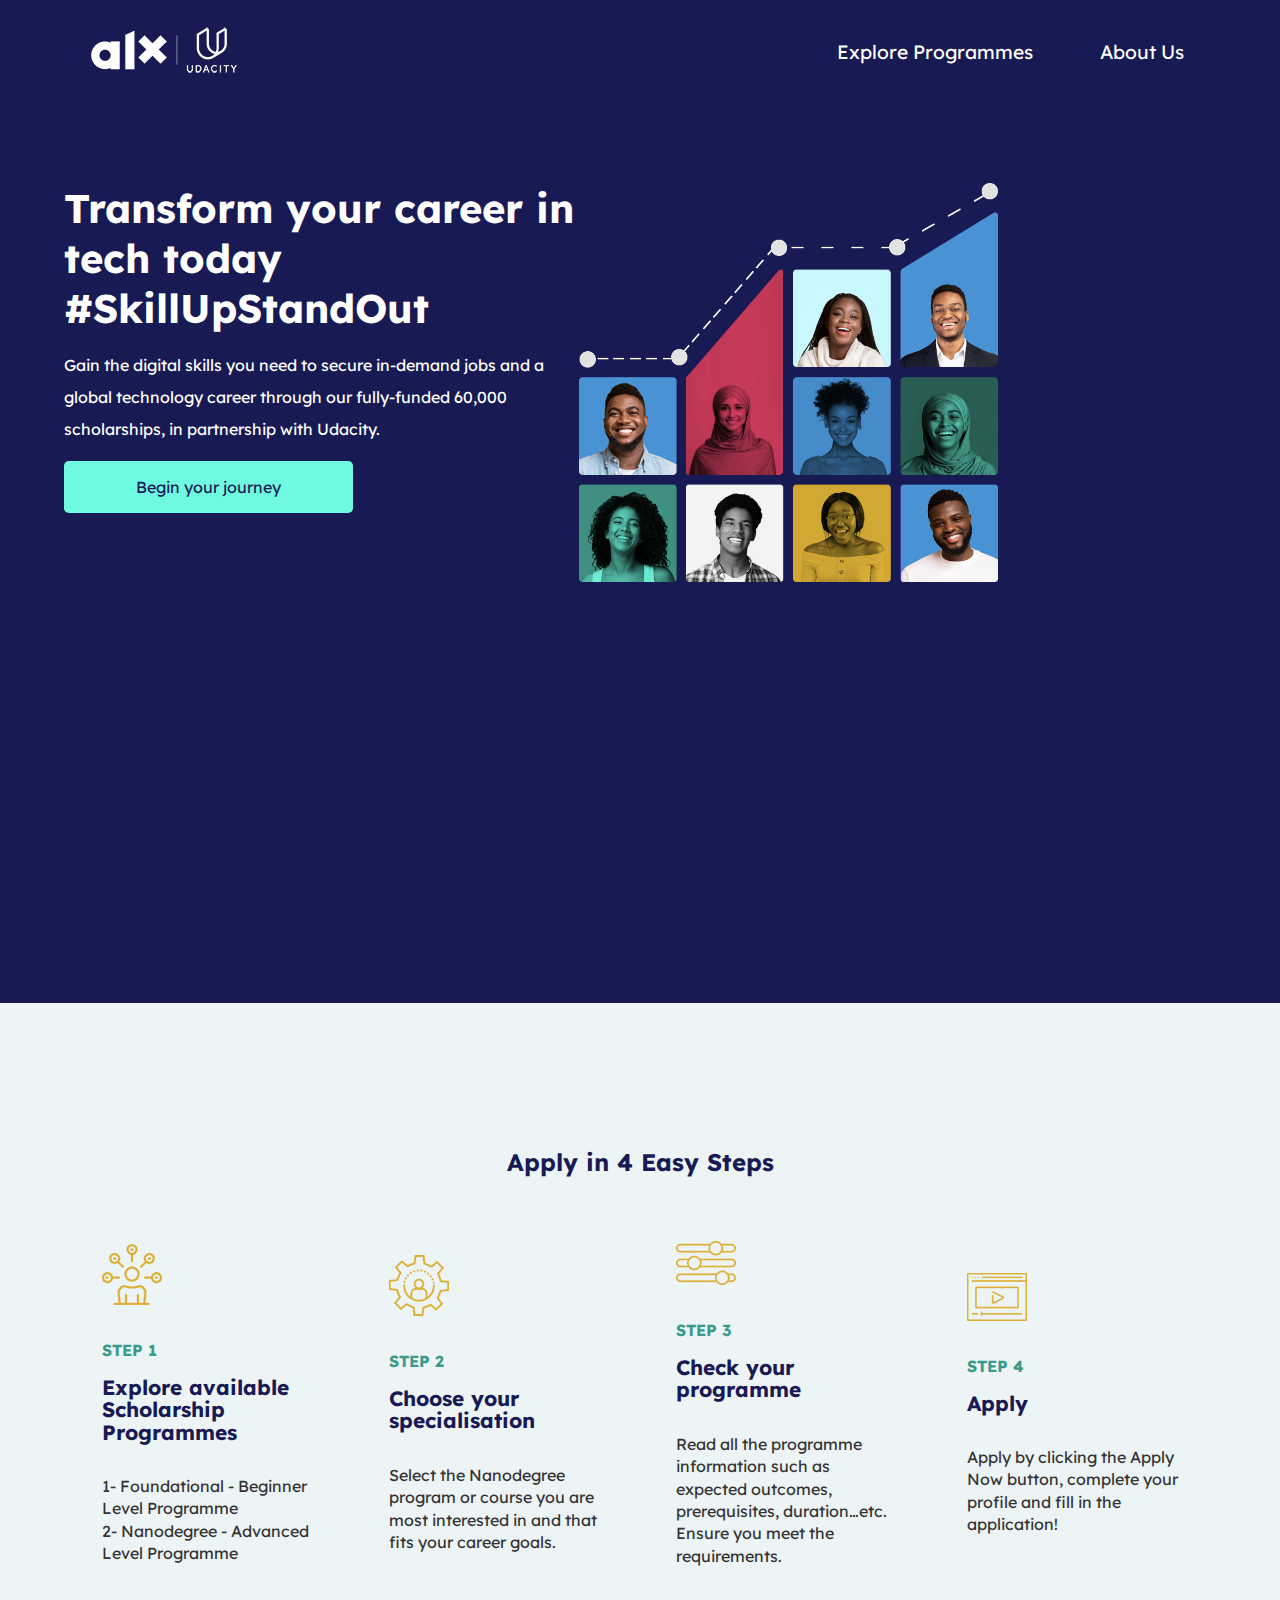
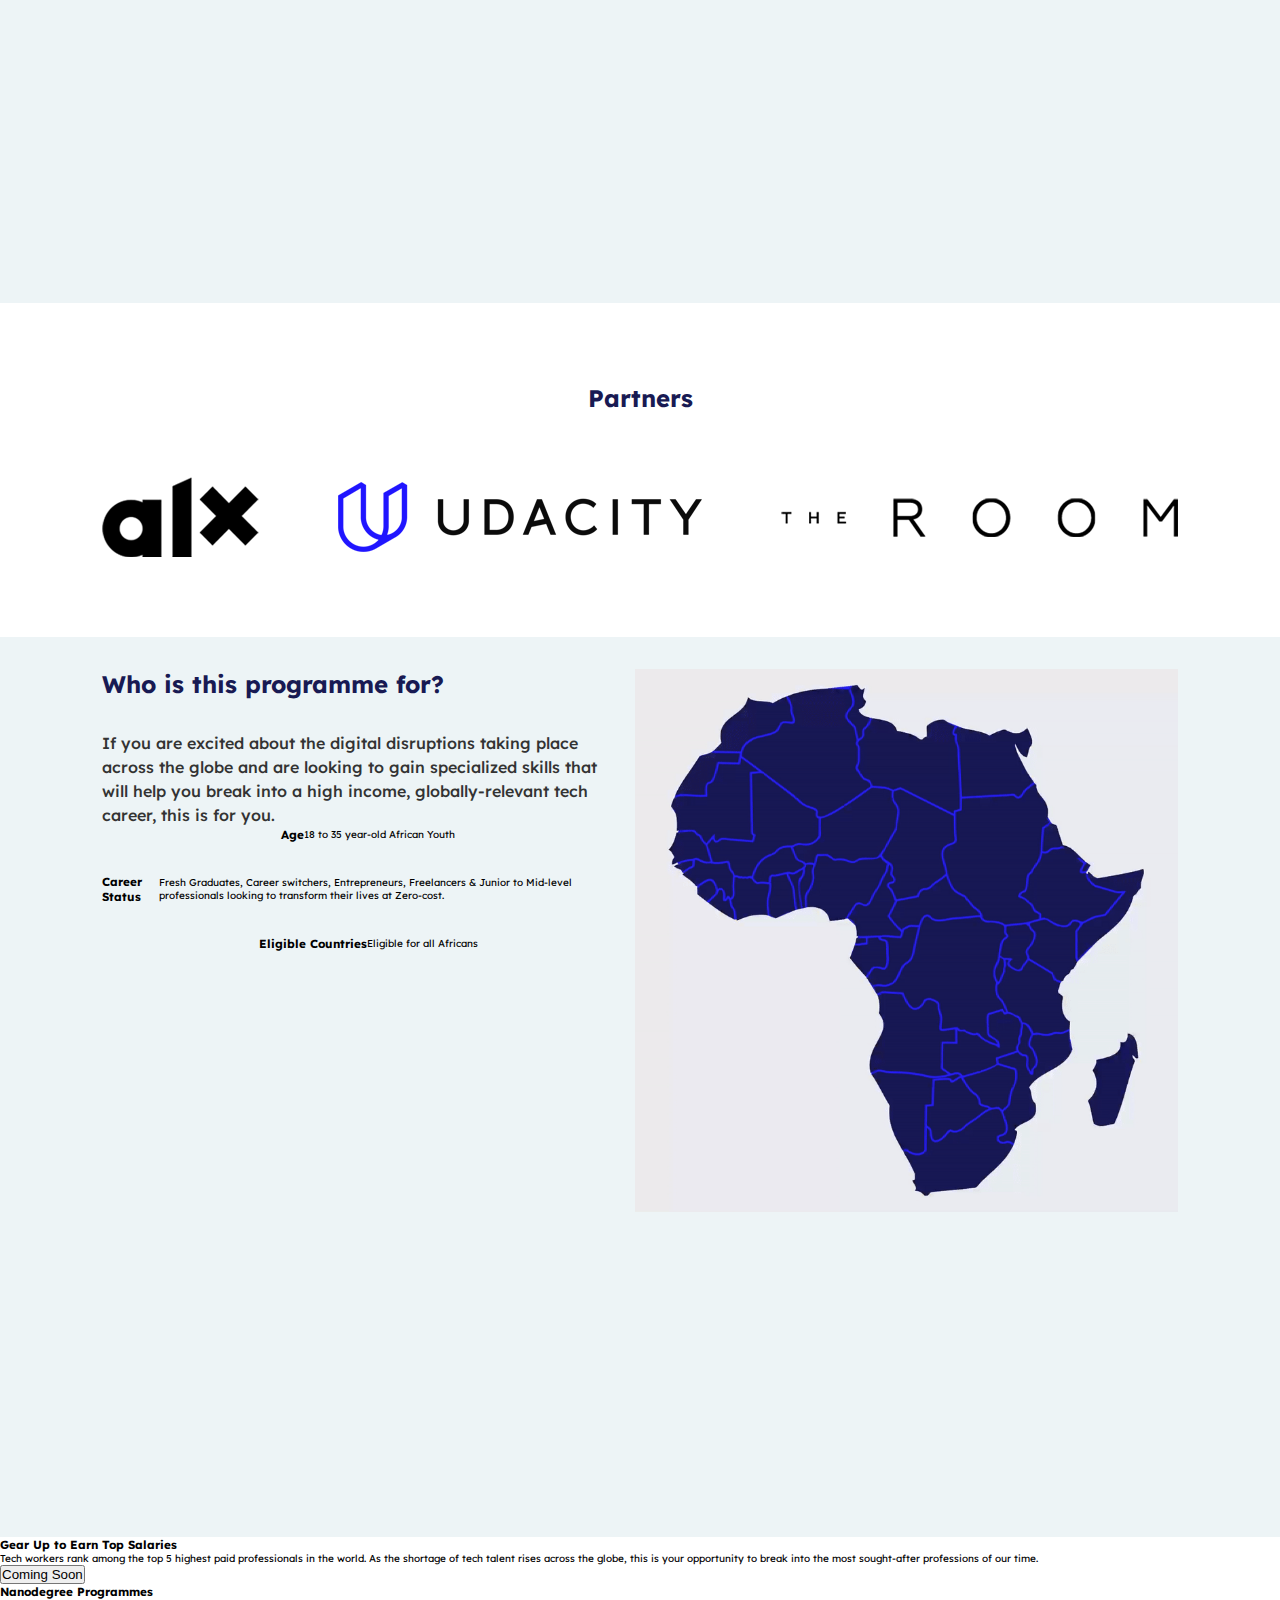
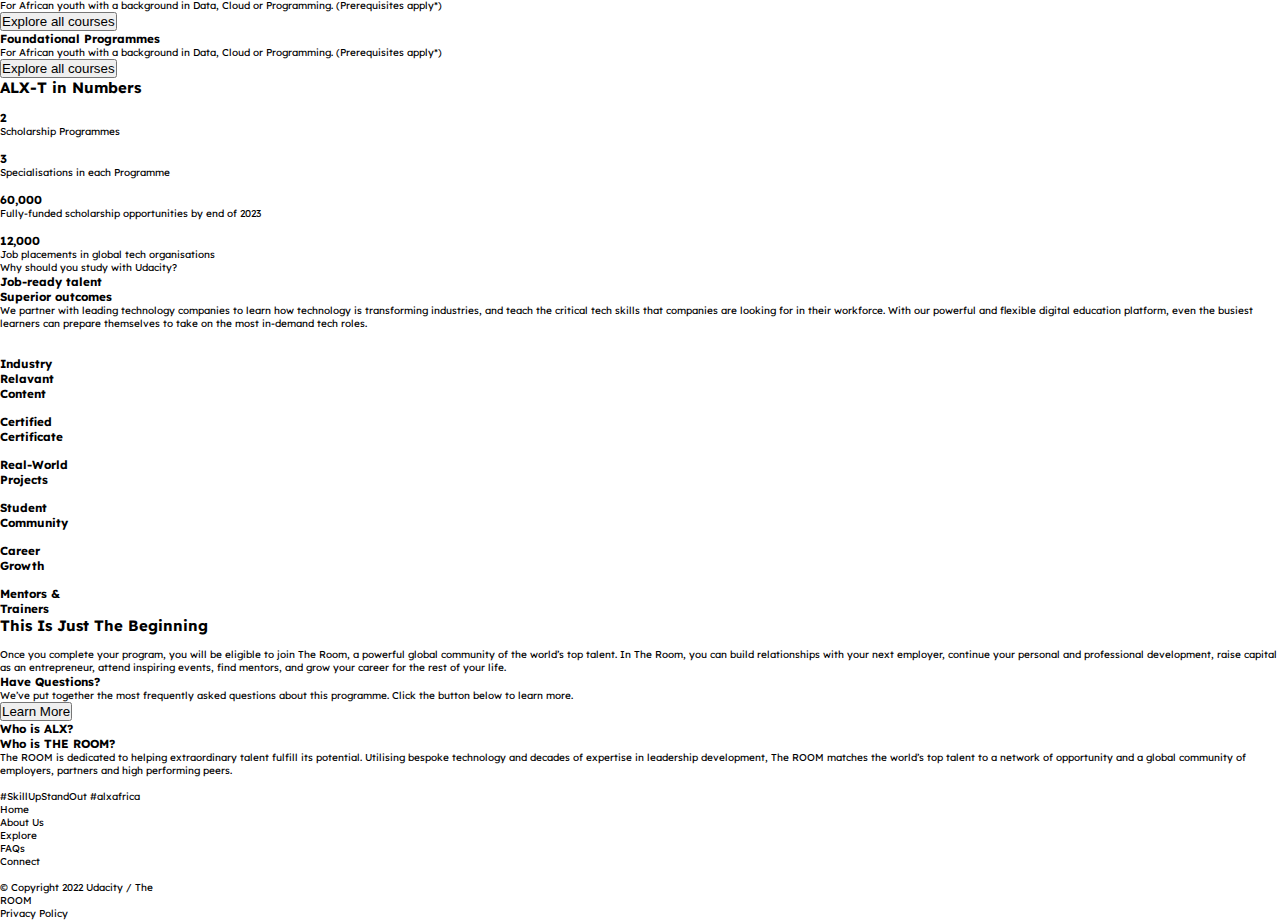
==== index.html @ 505c400e "add files" ====
<!DOCTYPE html>
<html lang="en">

<head>
    <meta charset="UTF-8" />
    <meta http-equiv="X-UA-Compatible" content="IE=edge" />
    <meta name="viewport" content="width=device-width, initial-scale=1.0" />
    <link rel="stylesheet" href="./styles.css" />
    <title>Home - ALX</title>
</head>

<body>
    <!-- Header Section -->
    <header class="section-header">
        <div class="container">
            <nav>
                <a href="index.html"><img src="./images/alx-logo-white-1.png" class="logo" alt="logo" /></a>
                <ul class="links">
                    <li><a href="programmes.html">Explore Programmes</a></li>
                    <li><a href="#">About Us</a></li>
                </ul>
            </nav>
        </div>

    </header>
    <!-- Hero Section -->
    <main class="section-hero">
        <div class="container grid-container">
            <div class="hero-text-box">
                <h2 class="hero-title">Transform your career in tech today #SkillUpStandOut</h2>
                <p class="hero-description">Gain the digital skills you need to secure in-demand jobs and a global technology career through our fully-funded 60,000 scholarships, in partnership with Udacity.
                </p>
                <a href="#" class="btn">Begin your journey</a>
            </div>
            <div class="img-wrapper">
                <img src="images/home-hero-people-graph.png" class="hero-img" alt="home hero">
                <!-- <img src="images/alx-beginning-1.jpg" class="heroo-img" alt="home hero"> -->
            </div>
        </div>
    </main>
    <!-- Apply Section -->
    <section class="section-apply">
        <h2 class="apply-text">Apply in 4 Easy Steps</h2>
        <div class="apply-boxes">
            <div class="box">
                <img src="images/step-1.png" class="box-img" alt="step one">
                <p class="step">Step 1</p>
                <h3 class="step-title">Explore available <br> Scholarship <br> Programmes</h3>
                <p class="step-text">1- Foundational - Beginner <br> Level Programme</p>
                <p class="step-text">2- Nanodegree - Advanced <br> Level Programme</p>
            </div>
            <div class="box">
                <img src="images/step-2.png" class="box-img" alt="step two">
                <p class="step">Step 2</p>
                <h3 class="step-title">Choose your <br> specialisation</h3>
                <p class="step-text">Select the Nanodegree <br> program or course you are <br> most interested in and that <br> fits your career goals.</p>
            </div>
            <div class="box">
                <img src="images/step-3.png" class="box-img" alt="step three">
                <p class="step">Step 3</p>
                <h3 class="step-title">Check your <br> programme</h3>
                <p class="step-text">Read all the programme <br> information such as <br> expected outcomes,<br> prerequisites, duration…etc. <br> Ensure you meet the <br> requirements.</p>
            </div>
            <div class="box">
                <img src="images/step-4.png" class="box-img" alt="step four">
                <p class="step">Step 4</p>
                <h3 class="step-title">Apply</h3>
                <p class="step-text"> Apply by clicking the Apply <br> Now button, complete your <br> profile and fill in the <br> application!</p>
            </div>
    </section>
    <!-- Partners Section -->
    <section class="section-partners">
        <h2 class="partners-text">Partners</h2>
        <div class="partners-img">
            <img src="images/alx-logo.png" alt="alx">
            <img src="images/audicity-logo.png" alt="udacity">
            <img src="images/the-room-logo.png" alt="the room">
        </div>
    </section>
    <!-- Program Section -->
    <section class="section-program">
        <div class="program-text">
            <h3 class="program-title">Who is this programme for?</h3>
            <p class="program-texts">If you are excited about the digital disruptions taking place <br> across the globe and are looking to gain specialized skills that <br> will help you break into a high income, globally-relevant tech <br> career, this is for you.</p>
            <div class="status">
                <div class="status-container">
                    <div class="statuses">
                        <img src="" alt="">
                        <h3>Age</h3>
                        <p>18 to 35 year-old African Youth</p>
                    </div>
                    <div class="statuses">
                        <img src="" alt="">
                        <h3>Career Status</h3>
                        <p>Fresh Graduates, Career switchers, Entrepreneurs, Freelancers & Junior to Mid-level professionals looking to transform their lives at Zero-cost.</p>
                    </div>
                    <div class="statuses">
                        <img src="" alt="">
                        <h3>Eligible Countries</h3>
                        <p>Eligible for all Africans</p>
                    </div>
                </div>
            </div>
        </div>
        <div class="program-image">
            <img src="images/Map-with-bg.gif" class="pro-img" alt="map">
        </div>
    </section>
    <!-- Salary Section -->
    <div class="section-salary">
        <h3>Gear Up to Earn Top Salaries</h3>
        <p>Tech workers rank among the top 5 highest paid professionals in the world. As the shortage of tech talent rises across the globe, this is your opportunity to break into the most sought-after professions of our time.</p>
    </div>
    <div class="section-programmes">
        <div class="program-box">
            <div class="nano-program">
                <button>Coming Soon</button>
                <h3>Nanodegree Programmes</h3>
                <p>For African youth with a background in Data, Cloud or Programming. (Prerequisites apply*)</p>
                <button>Explore all courses</button>
            </div>
            <div class="foundational-program">
                <h3>Foundational Programmes</h3>
                <p>For African youth with a background in Data, Cloud or Programming. (Prerequisites apply*)</p>
                <button>Explore all courses</button>
            </div>
        </div>
    </div>
    <!-- ALX Section -->
    <section class="section-alx">
        <h2>ALX-T in Numbers</h2>
        <div class="alx-container">
            <div class="alx">
                <img src="" alt="">
                <h3>2</h3>
                <p>Scholarship Programmes</p>
            </div>
            <div class="alx">
                <img src="" alt="">
                <h3>3</h3>
                <p>Specialisations in each Programme</p>
            </div>
            <div class="alx">
                <img src="" alt="">
                <h3>60,000</h3>
                <p>Fully-funded scholarship opportunities by end of 2023</p>
            </div>
            <div class="alx">
                <img src="" alt="">
                <h3>12,000</h3>
                <p>Job placements in global tech organisations</p>
            </div>
        </div>
    </section>
    <!-- Study Section -->
    <section class="section-study">
        <div class="study-container">
            <div class="study-text">
                <p>Why should you study with Udacity?</p>
                <h3>Job-ready talent <br>Superior outcomes</h3>
                <p>We partner with leading technology companies to learn how technology is transforming industries, and teach the critical tech skills that companies are looking for in their workforce. With our powerful and flexible digital education platform,
                    even the busiest learners can prepare themselves to take on the most in-demand tech roles.</p>
                <img src="" alt="">
            </div>
            <div class="study-icons">
                <div class="icons">
                    <img src="" alt="">
                    <h3>Industry <br>Relavant <br>Content</h3>
                </div>
                <div class="icons">
                    <img src="" alt="">
                    <h3>Certified <br>Certificate</h3>
                </div>
                <div class="icons">
                    <img src="" alt="">
                    <h3>Real-World <br>Projects</h3>
                </div>
                <div class="icons">
                    <img src="" alt="">
                    <h3>Student <br>Community</h3>
                </div>
                <div class="icons">
                    <img src="" alt="">
                    <h3>Career <br>Growth</h3>
                </div>
                <div class="icons">
                    <img src="" alt="">
                    <h3>Mentors & <br>Trainers</h3>
                </div>
            </div>
        </div>
    </section>
    <!-- Beginning Section -->
    <section class="section-beginning">
        <h2>This Is Just The Beginning</h2>
        <div class="begin-container">
            <div class="begin-image">
                <img src="" alt="">
            </div>
            <div class="begin-text">
                <p>Once you complete your program, you will be eligible to join The Room, a powerful global community of the world’s top talent. In The Room, you can build relationships with your next employer, continue your personal and professional development,
                    raise capital as an entrepreneur, attend inspiring events, find mentors, and grow your career for the rest of your life.</p>
            </div>
        </div>
    </section>
    <!-- Questions Section -->
    <section class="section-questions">
        <h3>Have Questions?</h3>
        <p>We’ve put together the most frequently asked questions about this programme. Click the button below to learn more.</p>
        <button>Learn More</button>
    </section>
    <!-- Meet Section -->
    <section class="section-meet">
        <div class="meet-container">
            <div class="alx-section">
                <h3>Who is ALX?</h3>
                <p></p>
            </div>
            <div class="room-section">
                <h3>Who is THE ROOM?</h3>
                <P>The ROOM is dedicated to helping extraordinary talent fulfill its potential. Utilising bespoke technology and decades of expertise in leadership development, The ROOM matches the world’s top talent to a network of opportunity and a global
                    community of employers, partners and high performing peers.</P>
            </div>
        </div>
    </section>
    <!-- Footer Section -->
    <footer class="section-footer">
        <div class="logo-container">
            <div class="logo">
                <img src="" alt="">
                <p>#SkillUpStandOut #alxafrica</p>
            </div>
        </div>
        <div class="contents-container">
            <div class="contents">
                <p>Home</p>
                <p>About Us</p>
                <p>Explore</p>
                <p>FAQs</p>
            </div>
        </div>
        <div class="social-container">
            <div class="socials">
                <p>Connect</p>
                <div class="social-apps">
                    <img src="" alt="">
                    <img src="" alt="">
                    <img src="" alt="">
                    <img src="" alt="">
                    <img src="" alt="">
                </div>
            </div>
            <p>&copy; Copyright 2022 Udacity / The <br> ROOM <br> Privacy Policy</p>
        </div>
    </footer>
</body>

</html>























<!-- <header class="header-frontpage">
        <div class="orion-container">
            <div class="inner">
                <div class="header-logo">
                    <a href="/"><img src="https://www.alx-t.com/wp-content/uploads/2022/04/alx-logo-white-1.png"></a>
                    <div class="burger-wrap">
                        <div class="burger">
                            <a href="javascript:void(0);" class="menu-toggler">
                                <i class="ti-menu"></i>
                            </a>
                        </div>
                    </div>
                </div>

                <div class="links">
                    <div><a href="/catalog/">Explore Programmes</a></div>
                    <div><a href="/about/">About Us</a></div>
                    <span class="ti-close"></span>
                </div>
            </div>

        </div>
        </div>
    </header> -->
---- styles.css ----
@import url("https://fonts.googleapis.com/css2?family=Archivo:wght@400;500&family=Epilogue:wght@400;500;600;700&family=Inter:wght@400;500;600;700&family=Lexend+Deca:wght@300;400;500;600;700&family=Lobster&family=Merriweather&family=Rubik:wght@400;500;700&display=swap");
:root {
    --primary: #181a53;
    --darkblue: #115266;
    --darkslate: #163648;
    --whitesmoke: #edf4f6;
    --yellow: #f5a31c;
    --secondary: #6ff9e0;
}

* {
    margin: 0;
    padding: 0;
    box-sizing: border-box;
}

body {
    font-size: 62.5%;
    font-family: "Lexend Deca", sans-serif;
}


/* Header Section */

.section-header {
    background-color: var(--primary);
}

.container {
    margin: 0 auto;
    width: 90%;
}

nav {
    display: flex;
    align-items: center;
    justify-content: space-between;
}

.logo {
    /* width: 12rem; */
    cursor: pointer;
}

nav ul li {
    list-style: none;
    display: inline-block;
    margin: 0 2rem;
}

nav ul li a {
    color: #fff;
    font-size: 1.2rem;
}

a {
    text-decoration: none;
}

.container-div {
    display: flex;
    justify-content: space-between;
}


/* Hero Section */

.section-hero {
    background-color: var(--primary);
    padding: 5rem 0;
    height: 100vh;
}

.grid-container {
    display: flex;
    justify-content: space-between;
}

.hero-text-box {
    width: 515px;
}

.hero-title {
    font-size: 2.5rem;
    color: #fff;
    margin-bottom: 1rem;
}

.hero-description {
    font-size: 1rem;
    color: #fff;
    line-height: 2rem;
    margin-bottom: 2rem;
    width: 100%;
}

.btn {
    background-color: var(--secondary);
    width: 100%;
    padding: 1rem 4.5rem;
    color: var(--primary);
    font-weight: 400;
    font-size: 1rem;
    border-radius: 0.3rem;
}

.img-wrapper {
    flex: 1;
    width: 515px;
    align-self: flex-end;
}

.hero-img {
    height: 399px;
    /* width: 419px; */
}


/* Apply Section */

.section-apply {
    background-color: var(--whitesmoke);
    padding-top: 2rem;
    padding-left: 8%;
    padding-right: 8%;
    height: 100vh;
}

.apply-text {
    margin-top: 3rem;
    text-align: center;
    color: var(--primary);
    font-size: 1.5rem;
    font-weight: bold;
    padding: 4rem;
}

.apply-boxes {
    display: flex;
    justify-content: space-between;
    align-items: center;
}

.box {}

.box-img {
    margin-bottom: 2rem;
}

.step {
    color: #3b9b8a;
    font-size: 1rem;
    font-weight: bold;
    text-transform: uppercase;
    margin-bottom: 1rem;
}

.step-title {
    color: #181a53;
    font-size: 1.3rem;
    line-height: 1.4rem;
    margin-bottom: 2rem;
}

.step-text {
    color: #333;
    font-size: 1rem;
    line-height: 1.4rem;
}


/* Partners Section */

.section-partners {
    padding-top: 5rem;
    padding-left: 8%;
    padding-right: 8%;
    padding-bottom: 5rem;
}

.partners-text {
    text-align: center;
    color: var(--primary);
    font-size: 1.5rem;
    font-weight: bold;
    margin-bottom: 4rem;
}

.partners-img {
    display: flex;
    align-items: center;
    justify-content: space-between;
}


/* Program Section */

.section-program {
    background-color: var(--whitesmoke);
    padding-top: 2rem;
    padding-left: 8%;
    padding-right: 8%;
    height: 100vh;
    display: flex;
}

.program-text {}

.program-title {
    color: var(--primary);
    font-size: 1.5rem;
    font-weight: bold;
    margin-bottom: 2rem;
}

.program-texts {
    color: #333;
    font-size: 1rem;
    font-weight: 500;
    line-height: 1.5rem;
}

.pro-img {
    width: 100%;
}

.status-container {
    display: flex;
    flex-direction: column;
    gap: 2rem;
}

.statuses {
    display: flex;
    justify-content: center;
    align-items: center;
}


/* .big-wrapper {
    padding: 1rem 0 2rem;
    width: 100%;
    min-height: 100vh;
    overflow: hidden;
    background-color: #181a53;
} */


/* .header-container {
    height: 100vh;
}

header {
    background-color: #181a53;
    display: flex;
} */

;
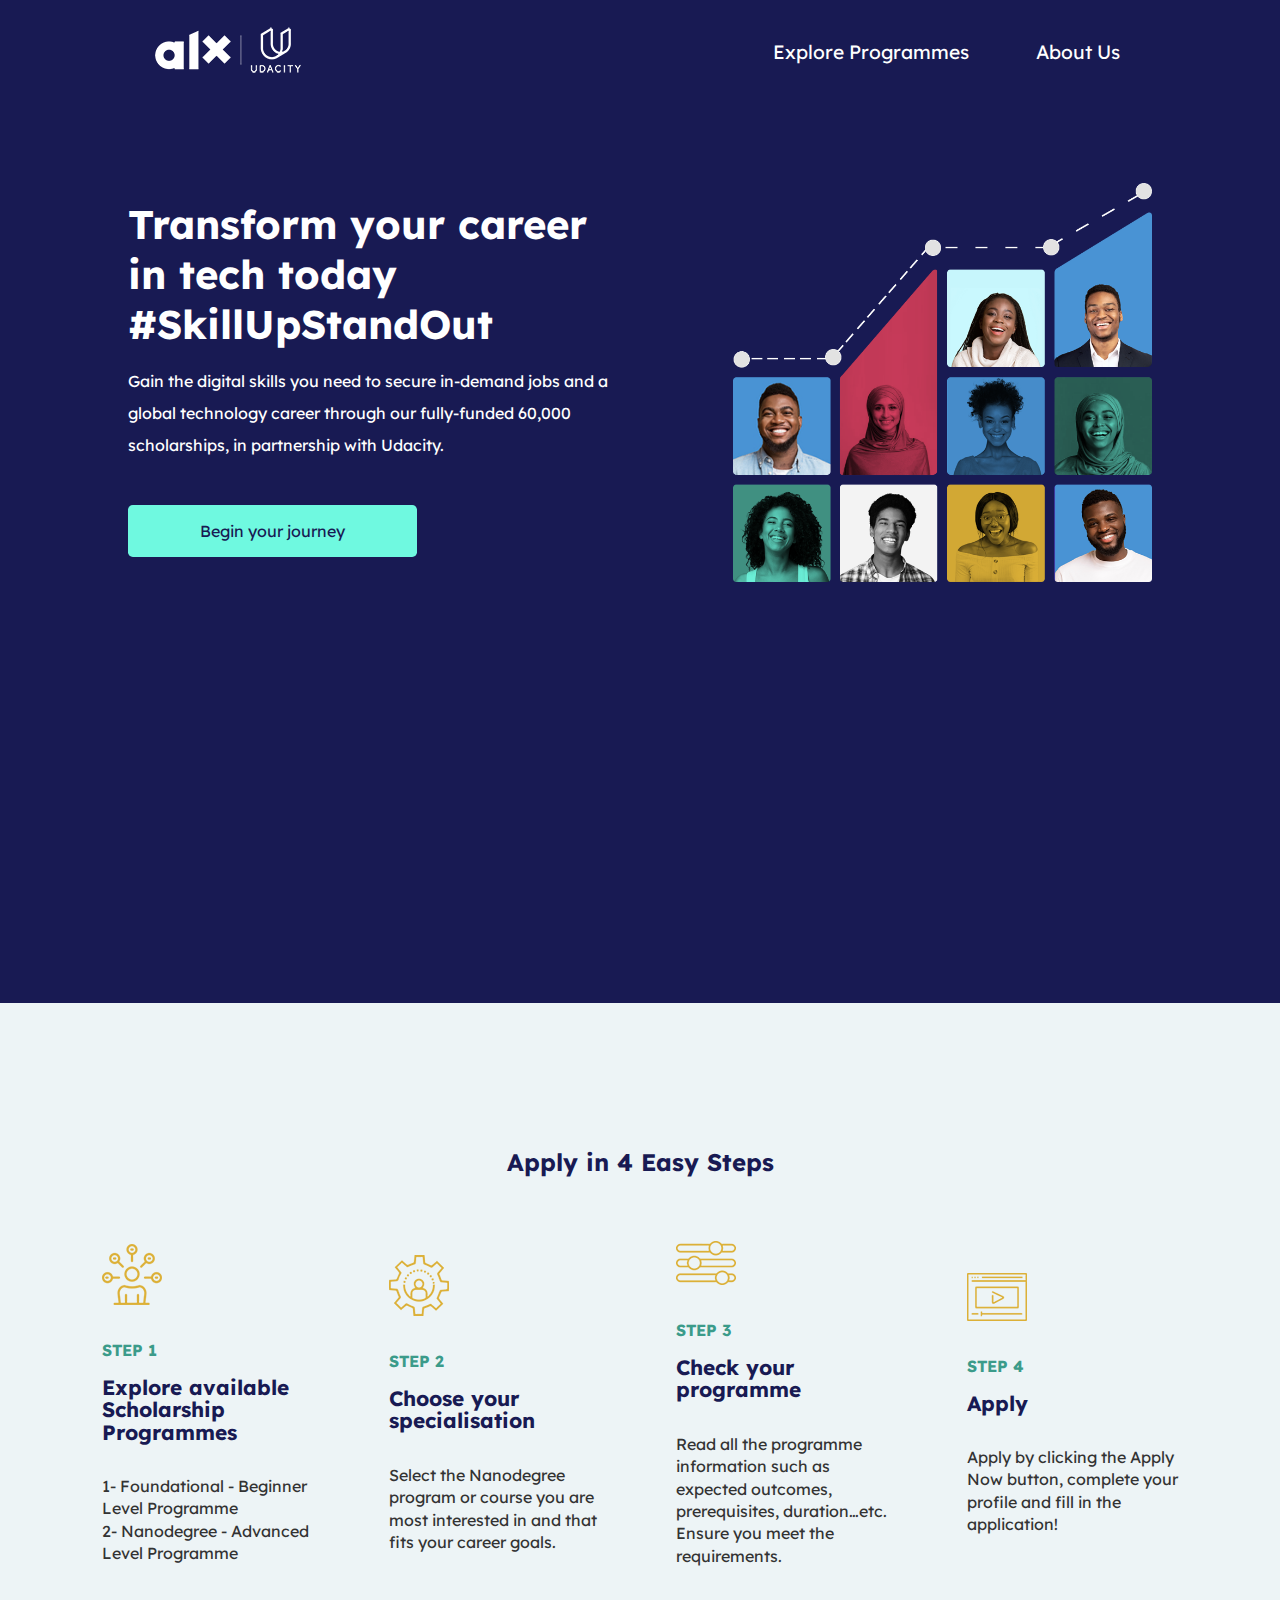
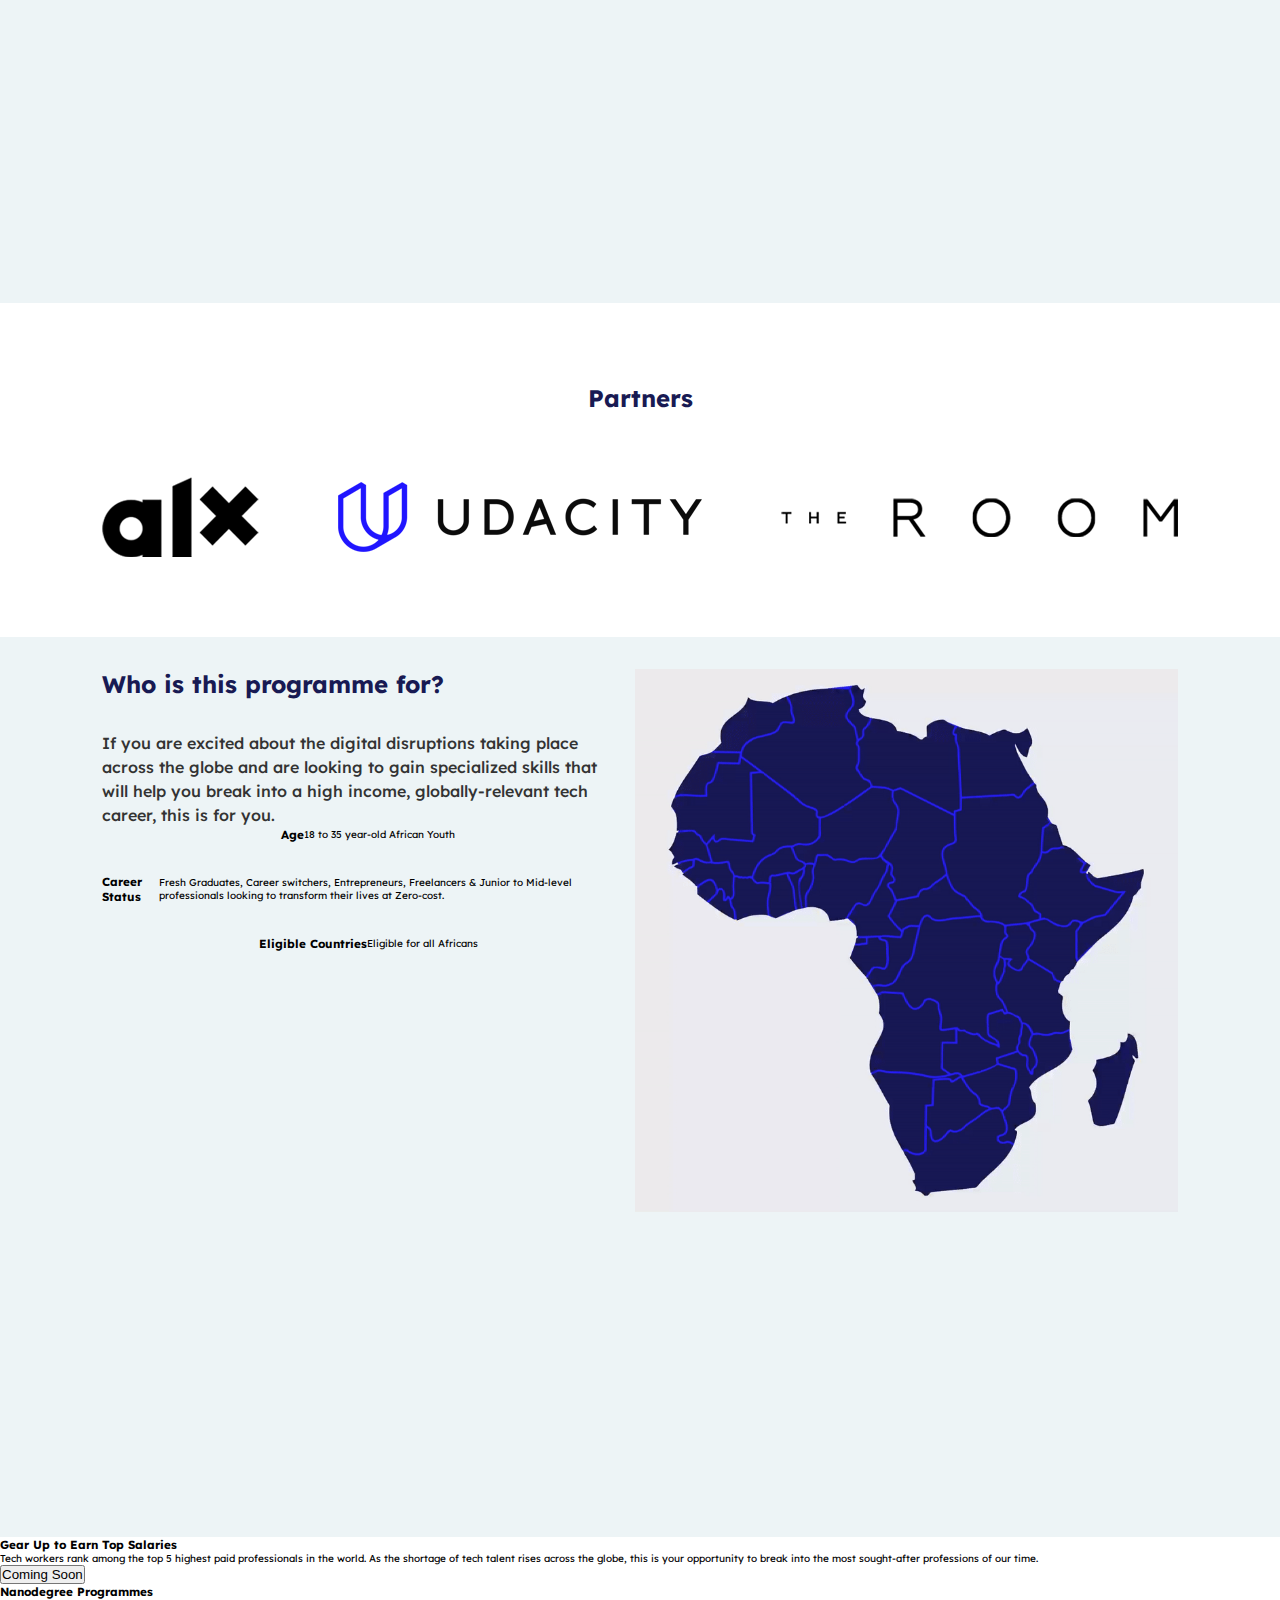
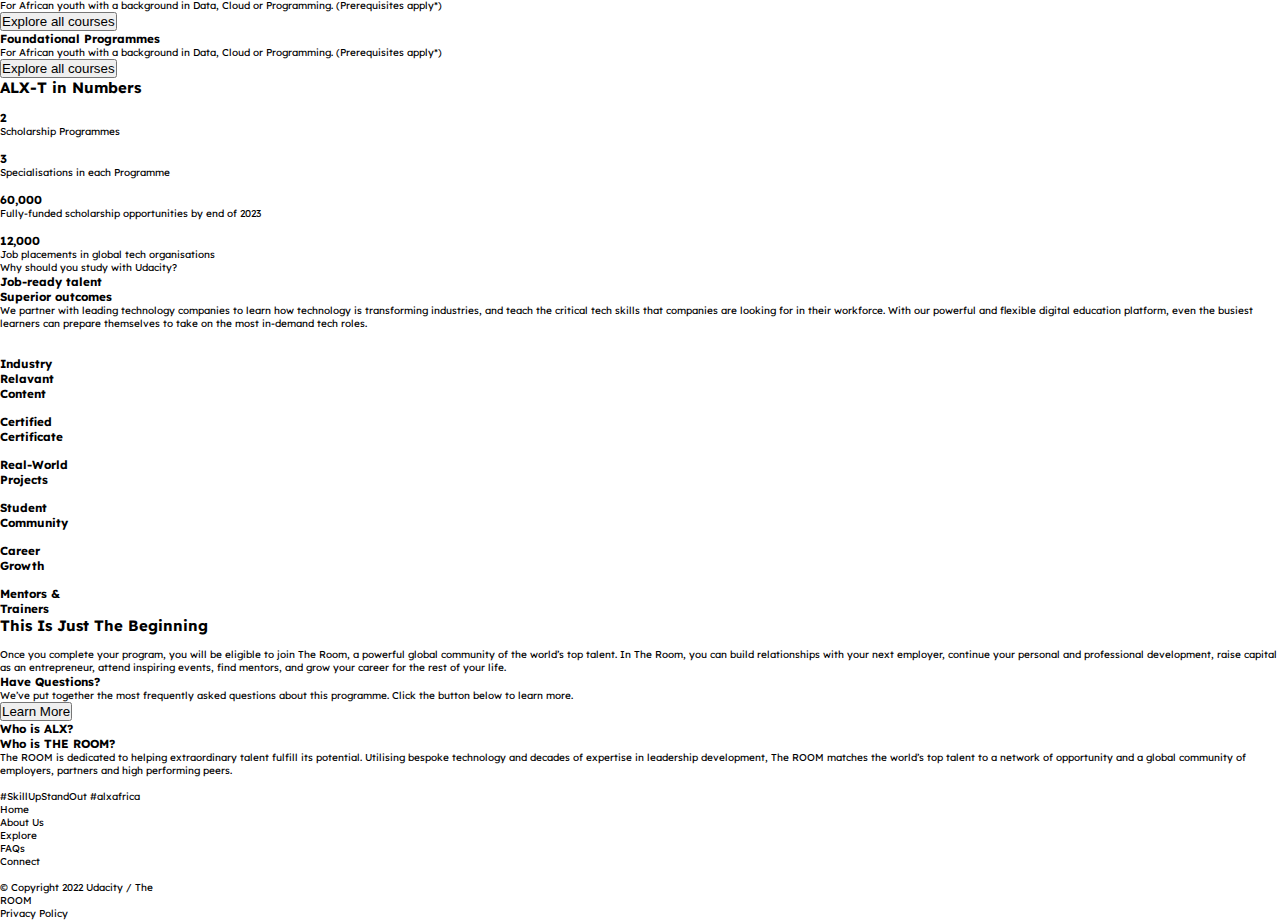
==== commit afcf63c2: "Felix word" ====
--- a/index.html
+++ b/index.html
@@ -25,17 +25,21 @@
     </header>
     <!-- Hero Section -->
     <main class="section-hero">
-        <div class="container grid-container">
-            <div class="hero-text-box">
-                <h2 class="hero-title">Transform your career in tech today #SkillUpStandOut</h2>
-                <p class="hero-description">Gain the digital skills you need to secure in-demand jobs and a global technology career through our fully-funded 60,000 scholarships, in partnership with Udacity.
-                </p>
-                <a href="#" class="btn">Begin your journey</a>
-            </div>
-            <div class="img-wrapper">
-                <img src="images/home-hero-people-graph.png" class="hero-img" alt="home hero">
-                <!-- <img src="images/alx-beginning-1.jpg" class="heroo-img" alt="home hero"> -->
-            </div>
+        <div class="container">
+            <div class="grid-container">
+                <div class="hero-text-box">
+                    <h2 class="hero-title">Transform your career <br> in tech today <br> #SkillUpStandOut</h2>
+                    <p class="hero-description">Gain the digital skills you need to secure in-demand jobs and a <br> global technology career through our fully-funded 60,000 <br> scholarships, in partnership with Udacity.
+                    </p>
+                    <div class="btn-container">
+                        <a href="#" class="btn">Begin your journey</a>
+                    </div>
+                </div>
+                <div class="img-wrapper">
+                    <img src="images/home-hero-people-graph.png" class="hero-img" alt="home hero">
+                    <!-- <img src="images/alx-beginning-1.jpg" class="heroo-img" alt="home hero"> -->
+                </div>
+        </div>
         </div>
     </main>
     <!-- Apply Section -->
--- a/styles.css
+++ b/styles.css
@@ -28,7 +28,7 @@
 
 .container {
     margin: 0 auto;
-    width: 90%;
+    width: 80%;
 }
 
 nav {
@@ -69,29 +69,35 @@
     background-color: var(--primary);
     padding: 5rem 0;
     height: 100vh;
+    
 }
 
 .grid-container {
     display: flex;
     justify-content: space-between;
+    width: 100%;
 }
 
 .hero-text-box {
-    width: 515px;
+   margin-top: 1rem;
 }
 
 .hero-title {
     font-size: 2.5rem;
     color: #fff;
     margin-bottom: 1rem;
+    font-weight: bold;
 }
 
 .hero-description {
     font-size: 1rem;
     color: #fff;
     line-height: 2rem;
-    margin-bottom: 2rem;
-    width: 100%;
+    width: 100%;
+}
+
+.btn-container {
+    margin: 60px 0px;
 }
 
 .btn {
@@ -104,15 +110,9 @@
     border-radius: 0.3rem;
 }
 
-.img-wrapper {
-    flex: 1;
-    width: 515px;
-    align-self: flex-end;
-}
-
 .hero-img {
     height: 399px;
-    /* width: 419px; */
+    width: 419px;
 }
 
 
